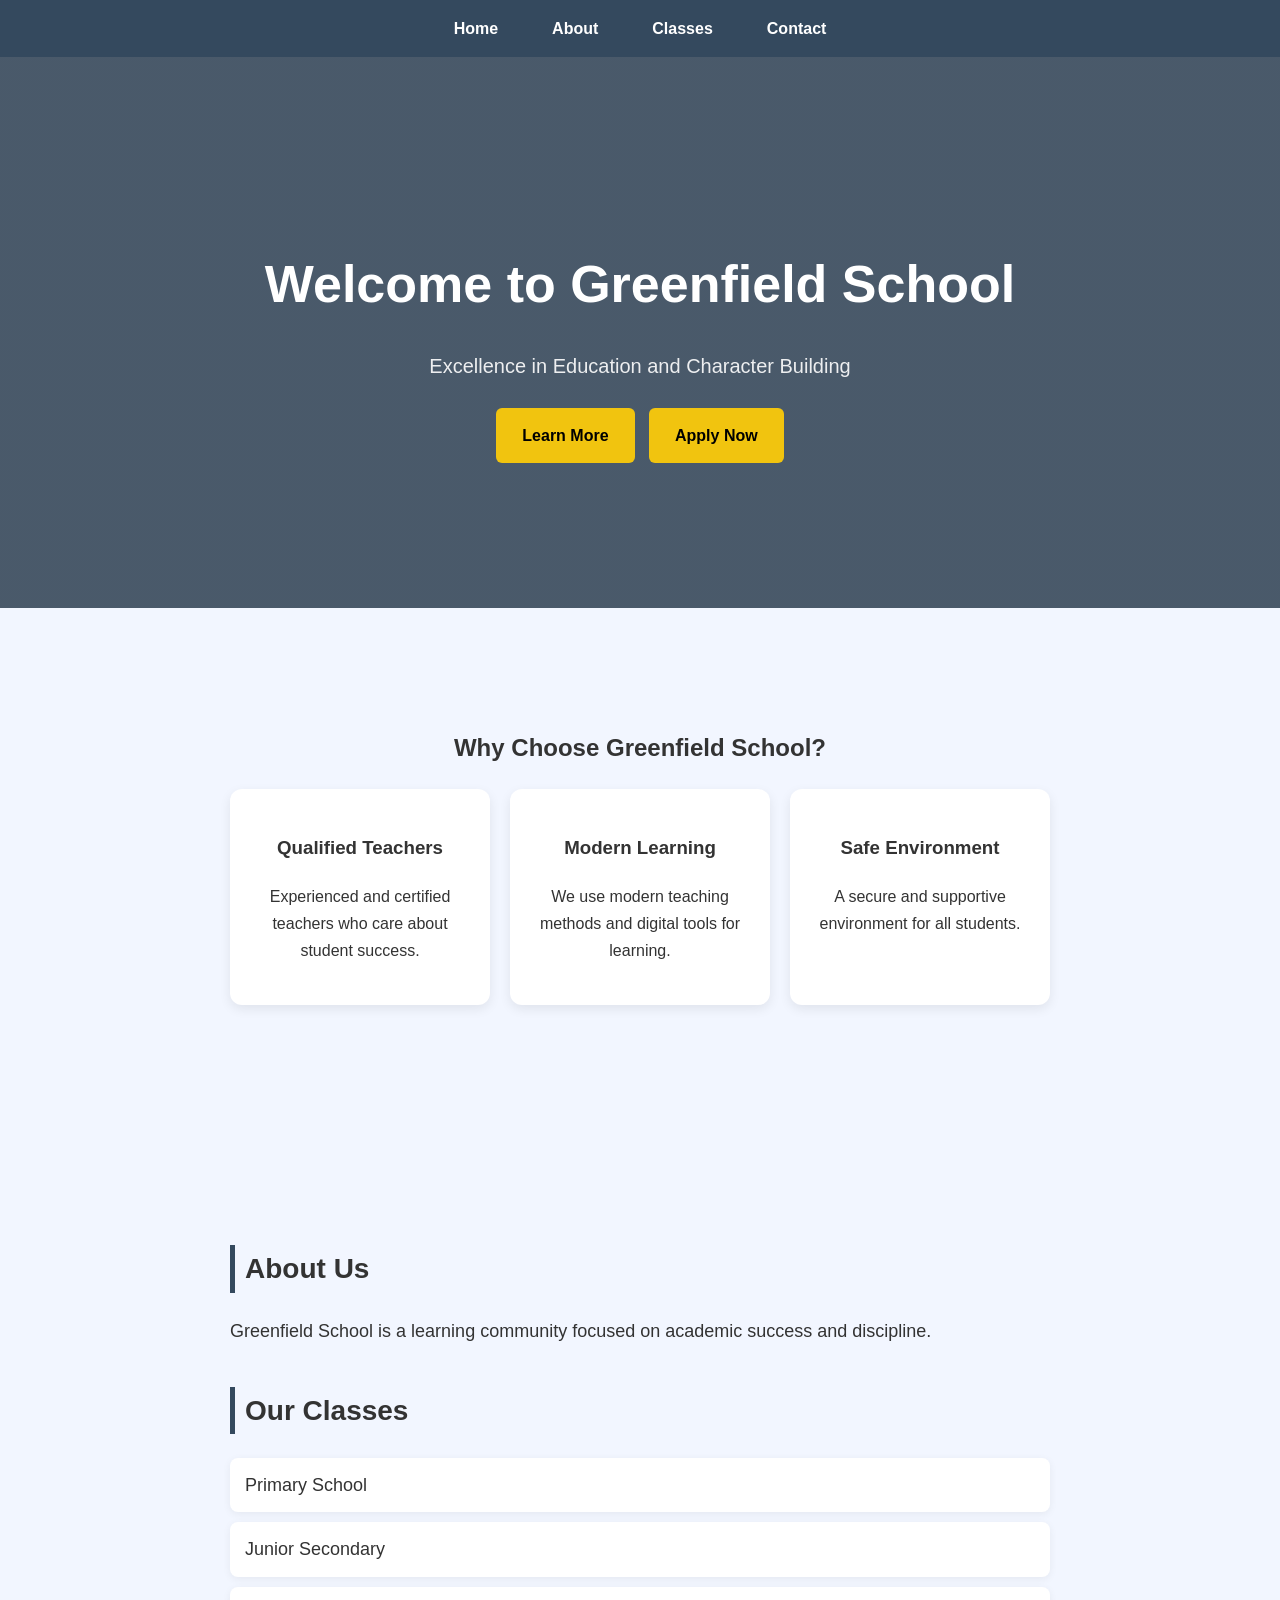
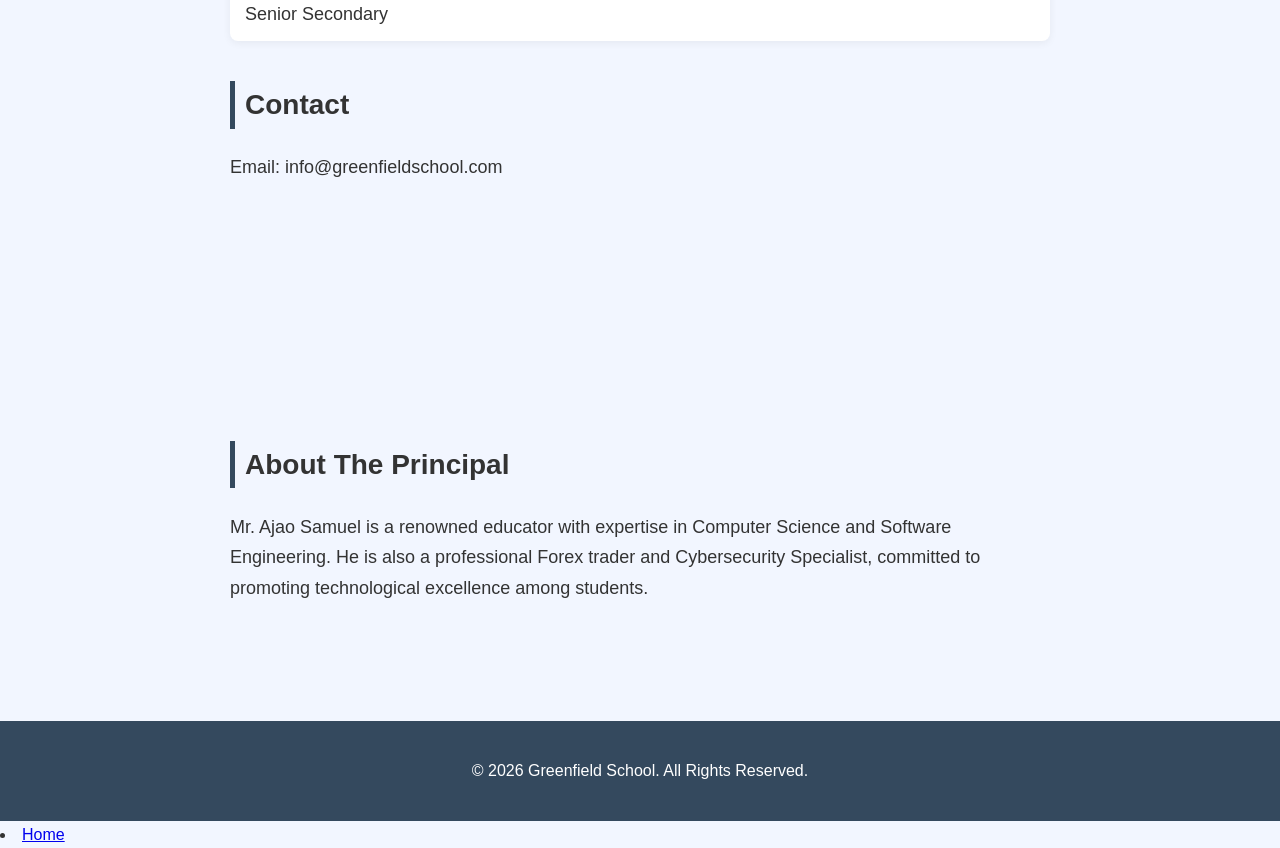
==== index.html @ 0ddbf72c "Add files via upload" ====
<!DOCTYPE html>
<html>
  <head>
    <meta charset="UTF-8">
    <meta name="viewport" content="width=device-width, initial-scale=1.0">
    <title>Greenfield School</title>
    <link rel="stylesheet" href="style.css">
  </head>

<body>

<nav>
  <div class="container">
    <ul>
      <li><a href="index.html">Home</a></li>
      <li><a href="about.html">About</a></li>
      <li><a href="classes.html">Classes</a></li>
      <li><a href="contact.html">Contact</a></li>
    </ul>
  </div>
</nav>

<section class="hero">
  <div class="container">

    <h1>Welcome to Greenfield School</h1>
    <p>Excellence in Education and Character Building</p>

    <a href="about.html" class="btn">Learn More</a>
    <a href="contact.html" class="btn">Apply Now</a>

  </div>
</section>

<section class="features">
  <div class="container">

    <h2>Why Choose Greenfield School?</h2>

    <div class="feature-row">

      <div class="feature-box">
        <h3>Qualified Teachers</h3>
        <p>Experienced and certified teachers who care about student success.</p>
      </div>

      <div class="feature-box">
        <h3>Modern Learning</h3>
        <p>We use modern teaching methods and digital tools for learning.</p>
      </div>

      <div class="feature-box">
        <h3>Safe Environment</h3>
        <p>A secure and supportive environment for all students.</p>
      </div>

    </div>

  </div>
</section>

<section class="content">
  <div class="container">

    <h2>About Us</h2>
    <p>Greenfield School is a learning community focused on academic success and discipline.</p>

    <h2>Our Classes</h2>
    <ul>
      <li>Primary School</li>
      <li>Junior Secondary</li>
      <li>Senior Secondary</li>
    </ul>

    <h2>Contact</h2>
    <p>Email: info@greenfieldschool.com</p>

  </div>
</section>

<section class="content">
  <div class="container">

    <h2>About The Principal</h2>
<p>
  Mr. Ajao Samuel is a renowned educator with expertise in Computer Science and Software Engineering.
  He is also a professional Forex trader and Cybersecurity Specialist, committed to promoting
  technological excellence among students.
</p>

  </div>
</section>
<footer>
  <div class="container">
    <p>&copy; 2026 Greenfield School. All Rights Reserved.</p>
  </div>
</footer>
<li><a href="index.html" class="active">Home</a></li>


</body>
</html>
---- style.css ----
/* GLOBAL RESET */
* {
  box-sizing: border-box;
}

body {
  font-family: 'Segoe UI', Tahoma, Geneva, Verdana, sans-serif;
  background-color: #f2f6ff;
  margin: 0;
  padding: 0;
  color: #333;
  line-height: 1.7;
}

html {
  scroll-behavior: smooth;
}

/* CONTAINER */
.container {
  max-width: 1100px;
  margin: auto;
  padding: 0 20px;
}

/* NAVIGATION */
nav {
  background-color: #34495e;
  padding: 15px 0;
  position: sticky;
  top: 0;
  z-index: 1000;
}

nav .container {
  display: flex;
  justify-content: center;
}

nav ul {
  list-style: none;
  display: flex;
  gap: 30px;
  margin: 0;
  padding: 0;
}

nav ul li a {
  color: white;
  text-decoration: none;
  font-weight: bold;
  padding: 8px 12px;
  border-radius: 5px;
  transition: 0.3s ease;
}

nav ul li a:hover {
  background-color: #f1c40f;
  color: black;
}

/* HERO */
.hero {
  background: linear-gradient(rgba(44, 62, 80, 0.85), rgba(44, 62, 80, 0.85)),
              url('https://images.unsplash.com/photo-1523050854058-8df90110c9f1') center/cover no-repeat;
  color: white;
  padding: 140px 20px;
  text-align: center;
}

.hero h1 {
  font-size: 52px;
  margin-bottom: 10px;
}

.hero p {
  font-size: 20px;
  opacity: 0.9;
}

/* BUTTON */
.btn {
  display: inline-block;
  margin-top: 15px;
  padding: 14px 26px;
  background-color: #f1c40f;
  color: black;
  text-decoration: none;
  border-radius: 6px;
  font-weight: bold;
  transition: 0.3s ease;
}

.btn:hover {
  transform: scale(1.05);
  background-color: #d4ac0d;
}

/* SECTIONS */
section {
  padding: 100px 20px;
}

/* FEATURES */
.features {
  text-align: center;
  background-color: #f2f6ff;
}

.feature-row {
  display: flex;
  gap: 20px;
  justify-content: center;
  flex-wrap: wrap;
}

.feature-box {
  background-color: white;
  padding: 25px;
  width: 260px;
  border-radius: 12px;
  box-shadow: 0 4px 12px rgba(0,0,0,0.08);
  transition: 0.3s ease;
}

.feature-box:hover {
  transform: translateY(-8px);
  box-shadow: 0 8px 20px rgba(0,0,0,0.15);
}

/* CONTENT */
.content {
  max-width: 900px;
  margin: auto;
}

.content h2 {
  margin-top: 40px;
  font-size: 28px;
  border-left: 5px solid #34495e;
  padding-left: 10px;
}

.content p,
.content ul {
  font-size: 18px;
}

.content ul {
  list-style: none;
  padding: 0;
}

.content ul li {
  background: white;
  margin: 10px 0;
  padding: 12px 15px;
  border-radius: 8px;
  box-shadow: 0 2px 8px rgba(0,0,0,0.06);
}

/* PAGE HEADER */
.page-header {
  background-color: #2c3e50;
  color: white;
  padding: 40px 20px;
  text-align: center;
}

/* RESPONSIVE */
@media (max-width: 768px) {
  nav ul {
    flex-direction: column;
    gap: 10px;
  }

  .hero h1 {
    font-size: 32px;
  }

  .hero p {
    font-size: 16px;
  }

  .feature-row {
    flex-direction: column;
    align-items: center;
  }

  .feature-box {
    width: 90%;
  }
}
.content p {
  transition: 0.3s ease;
}
footer {
  background-color: #34495e;
  color: white;
  text-align: center;
  padding: 20px;
}
nav ul li a.active {
  background-color: #f1c40f;
  color: black;
}
.contact-form {
  max-width: 500px;
  margin: 20px auto;
  display: flex;
  flex-direction: column;
  gap: 10px;
  background: white;
  padding: 20px;
  border-radius: 10px;
  box-shadow: 0 2px 10px rgba(0,0,0,0.1);
}

.contact-form input,
.contact-form textarea {
  padding: 10px;
  border: 1px solid #ccc;
  border-radius: 6px;
  font-size: 16px;
}

.contact-form button {
  padding: 12px;
  background: #34495e;
  color: white;
  border: none;
  border-radius: 6px;
  cursor: pointer;
  font-weight: bold;
}

.contact-form button:hover {
  background: #2c3e50;
}
.hero .btn {
  margin: 5px;
}
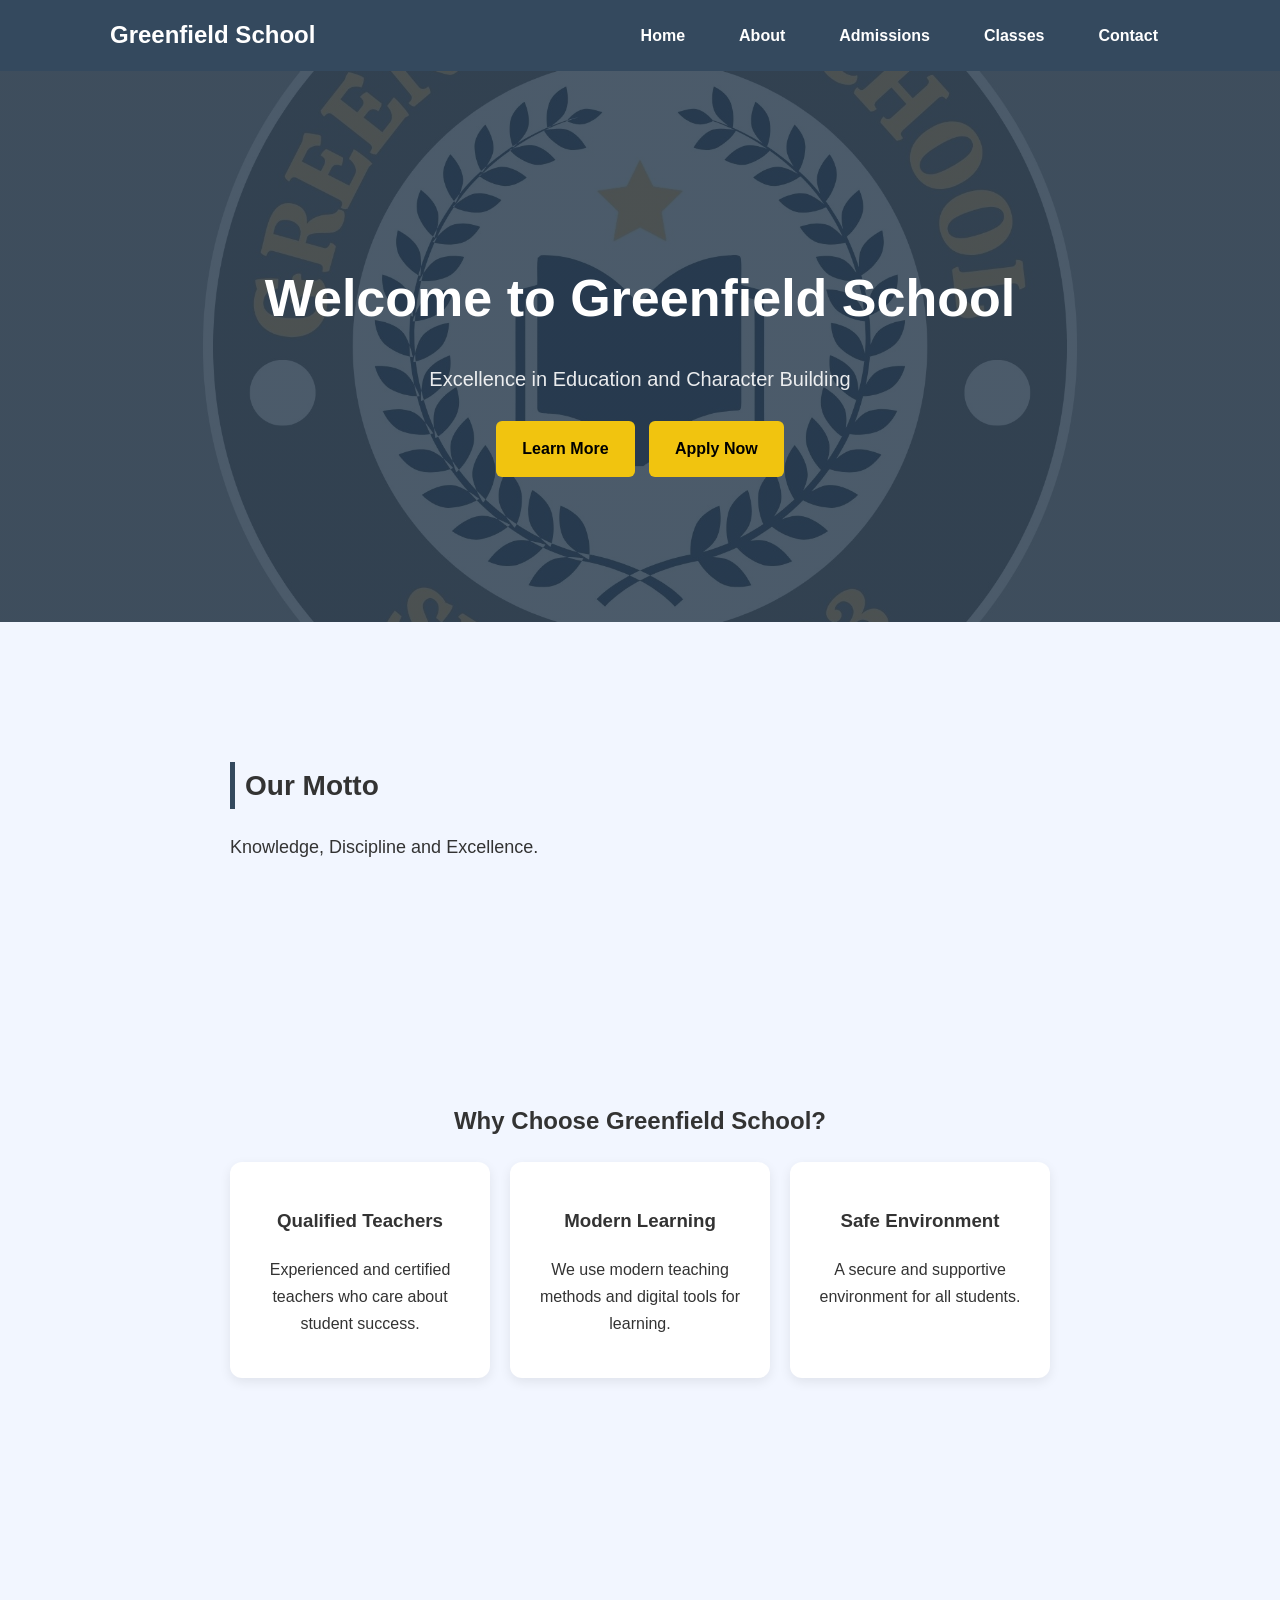
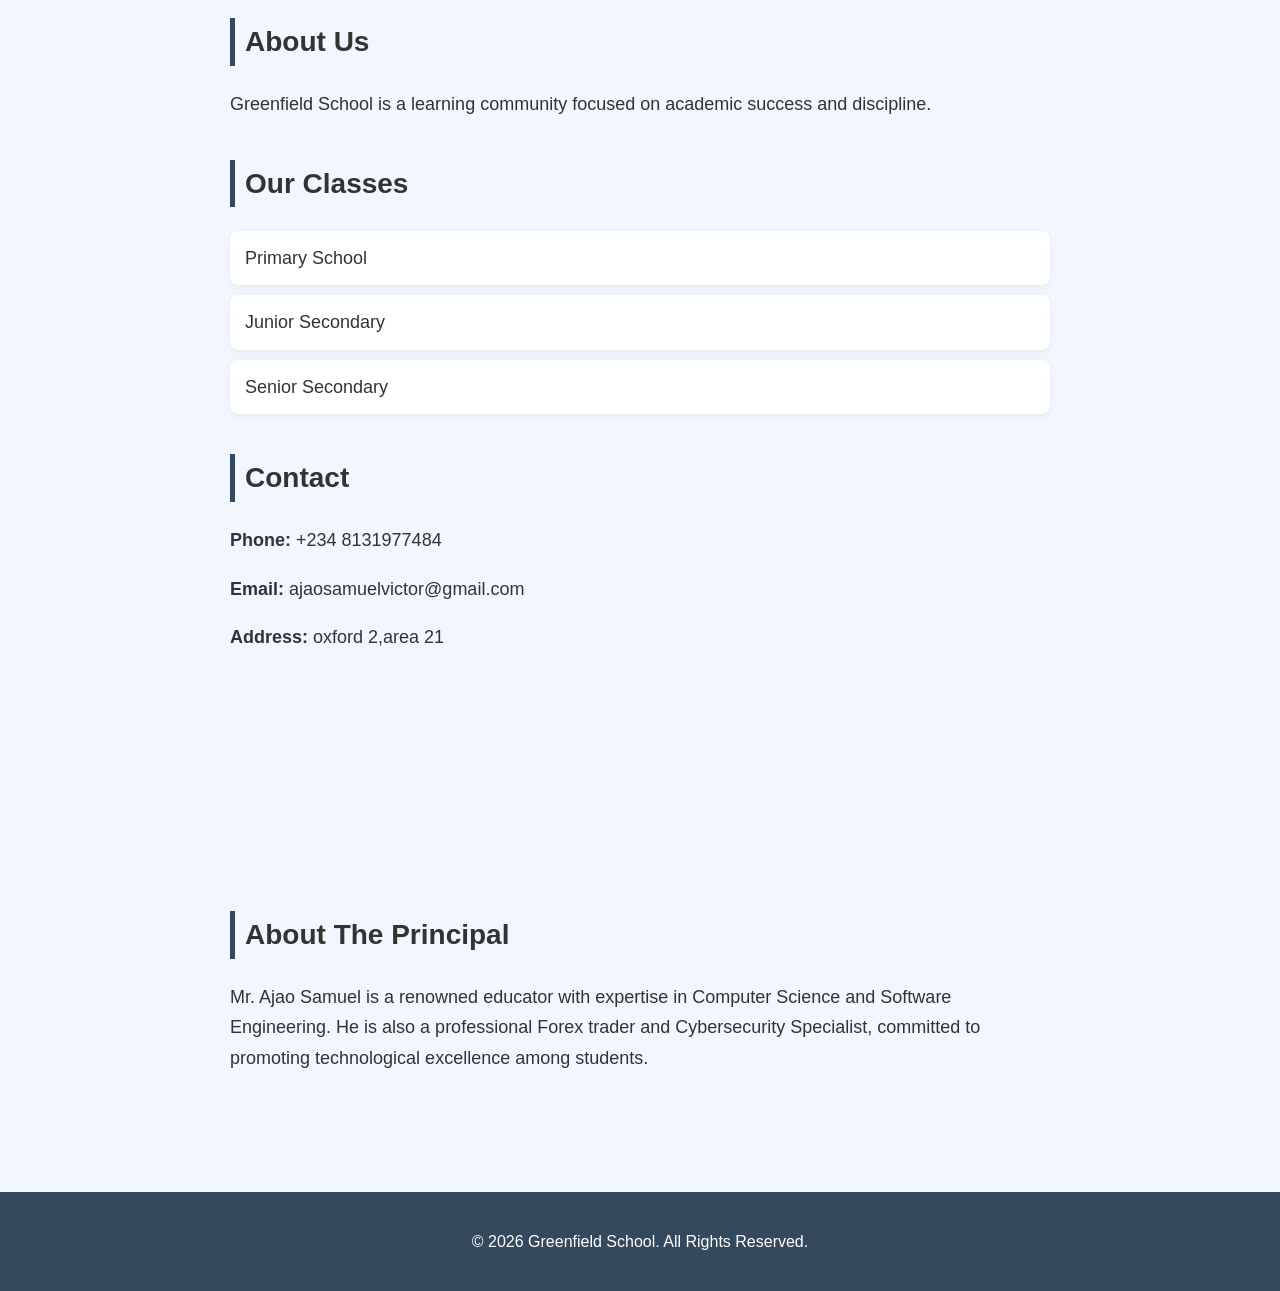
==== commit 3ce674b8: "Update school website" ====
--- a/index.html
+++ b/index.html
@@ -1,102 +1,120 @@
-<!DOCTYPE html>
-<html>
-  <head>
-    <meta charset="UTF-8">
-    <meta name="viewport" content="width=device-width, initial-scale=1.0">
-    <title>Greenfield School</title>
-    <link rel="stylesheet" href="style.css">
-  </head>
-
-<body>
-
-<nav>
-  <div class="container">
-    <ul>
-      <li><a href="index.html">Home</a></li>
-      <li><a href="about.html">About</a></li>
-      <li><a href="classes.html">Classes</a></li>
-      <li><a href="contact.html">Contact</a></li>
-    </ul>
-  </div>
-</nav>
-
-<section class="hero">
-  <div class="container">
-
-    <h1>Welcome to Greenfield School</h1>
-    <p>Excellence in Education and Character Building</p>
-
-    <a href="about.html" class="btn">Learn More</a>
-    <a href="contact.html" class="btn">Apply Now</a>
-
-  </div>
-</section>
-
-<section class="features">
-  <div class="container">
-
-    <h2>Why Choose Greenfield School?</h2>
-
-    <div class="feature-row">
-
-      <div class="feature-box">
-        <h3>Qualified Teachers</h3>
-        <p>Experienced and certified teachers who care about student success.</p>
-      </div>
-
-      <div class="feature-box">
-        <h3>Modern Learning</h3>
-        <p>We use modern teaching methods and digital tools for learning.</p>
-      </div>
-
-      <div class="feature-box">
-        <h3>Safe Environment</h3>
-        <p>A secure and supportive environment for all students.</p>
-      </div>
-
-    </div>
-
-  </div>
-</section>
-
-<section class="content">
-  <div class="container">
-
-    <h2>About Us</h2>
-    <p>Greenfield School is a learning community focused on academic success and discipline.</p>
-
-    <h2>Our Classes</h2>
-    <ul>
-      <li>Primary School</li>
-      <li>Junior Secondary</li>
-      <li>Senior Secondary</li>
-    </ul>
-
-    <h2>Contact</h2>
-    <p>Email: info@greenfieldschool.com</p>
-
-  </div>
-</section>
-
-<section class="content">
-  <div class="container">
-
-    <h2>About The Principal</h2>
-<p>
-  Mr. Ajao Samuel is a renowned educator with expertise in Computer Science and Software Engineering.
-  He is also a professional Forex trader and Cybersecurity Specialist, committed to promoting
-  technological excellence among students.
-</p>
-
-  </div>
-</section>
-<footer>
-  <div class="container">
-    <p>&copy; 2026 Greenfield School. All Rights Reserved.</p>
-  </div>
-</footer>
-<li><a href="index.html" class="active">Home</a></li>
-
-
-</body>
+<!DOCTYPE html>
+<html>
+  <head>
+    <meta charset="UTF-8">
+    <meta name="viewport" content="width=device-width, initial-scale=1.0">
+    <title>Greenfield School</title>
+    <link rel="stylesheet" href="style.css">
+  </head>
+
+<body>
+
+  <nav>
+    <div class="container">
+  
+      <h2 class="logo">Greenfield School</h2>
+  
+      <ul>
+        <li><a href="index.html">Home</a></li>
+        <li><a href="about.html">About</a></li>
+        <li><a href="admissions.html">Admissions</a></li>
+        <li><a href="classes.html">Classes</a></li>
+        <li><a href="contact.html">Contact</a></li>
+      </ul>
+  
+    </div>
+  </nav>
+
+<section class="hero">
+  <div class="container">
+
+    <h1>Welcome to Greenfield School</h1>
+    <p>Excellence in Education and Character Building</p>
+
+    <a href="about.html" class="btn">Learn More</a>
+    <a href="admissions.html" class="btn">Apply Now</a>
+
+  </div>
+</section>
+
+<section class="content">
+  <div class="container">
+    <h2>Our Motto</h2>
+    <p>
+      Knowledge, Discipline and Excellence.
+    </p>
+  </div>
+</section>
+
+<section class="features">
+  <div class="container">
+
+    <h2>Why Choose Greenfield School?</h2>
+
+    <div class="feature-row">
+
+      <div class="feature-box">
+        <h3>Qualified Teachers</h3>
+        <p>Experienced and certified teachers who care about student success.</p>
+      </div>
+
+      <div class="feature-box">
+        <h3>Modern Learning</h3>
+        <p>We use modern teaching methods and digital tools for learning.</p>
+      </div>
+
+      <div class="feature-box">
+        <h3>Safe Environment</h3>
+        <p>A secure and supportive environment for all students.</p>
+      </div>
+
+    </div>
+
+  </div>
+</section>
+
+<section class="content">
+  <div class="container">
+
+    <h2>About Us</h2>
+    <p>Greenfield School is a learning community focused on academic success and discipline.</p>
+
+    <h2>Our Classes</h2>
+    <ul>
+      <li>Primary School</li>
+      <li>Junior Secondary</li>
+      <li>Senior Secondary</li>
+    </ul>
+
+    <h2>Contact</h2>
+
+<p><strong>Phone:</strong> +234 8131977484</p>
+
+<p><strong>Email:</strong> ajaosamuelvictor@gmail.com</p>
+
+<p><strong>Address:</strong> oxford 2,area 21</p>
+
+  </div>
+</section>
+
+<section class="content">
+  <div class="container">
+
+    <h2>About The Principal</h2>
+<p>
+  Mr. Ajao Samuel is a renowned educator with expertise in Computer Science and Software Engineering.
+  He is also a professional Forex trader and Cybersecurity Specialist, committed to promoting
+  technological excellence among students.
+</p>
+
+  </div>
+</section>
+<footer>
+  <div class="container">
+    <p>&copy; 2026 Greenfield School. All Rights Reserved.</p>
+  </div>
+</footer>
+
+
+</body>
 </html>
--- a/style.css
+++ b/style.css
@@ -1,242 +1,248 @@
-/* GLOBAL RESET */
-* {
-  box-sizing: border-box;
-}
-
-body {
-  font-family: 'Segoe UI', Tahoma, Geneva, Verdana, sans-serif;
-  background-color: #f2f6ff;
-  margin: 0;
-  padding: 0;
-  color: #333;
-  line-height: 1.7;
-}
-
-html {
-  scroll-behavior: smooth;
-}
-
-/* CONTAINER */
-.container {
-  max-width: 1100px;
-  margin: auto;
-  padding: 0 20px;
-}
-
-/* NAVIGATION */
-nav {
-  background-color: #34495e;
-  padding: 15px 0;
-  position: sticky;
-  top: 0;
-  z-index: 1000;
-}
-
-nav .container {
-  display: flex;
-  justify-content: center;
-}
-
-nav ul {
-  list-style: none;
-  display: flex;
-  gap: 30px;
-  margin: 0;
-  padding: 0;
-}
-
-nav ul li a {
-  color: white;
-  text-decoration: none;
-  font-weight: bold;
-  padding: 8px 12px;
-  border-radius: 5px;
-  transition: 0.3s ease;
-}
-
-nav ul li a:hover {
-  background-color: #f1c40f;
-  color: black;
-}
-
-/* HERO */
-.hero {
-  background: linear-gradient(rgba(44, 62, 80, 0.85), rgba(44, 62, 80, 0.85)),
-              url('https://images.unsplash.com/photo-1523050854058-8df90110c9f1') center/cover no-repeat;
-  color: white;
-  padding: 140px 20px;
-  text-align: center;
-}
-
-.hero h1 {
-  font-size: 52px;
-  margin-bottom: 10px;
-}
-
-.hero p {
-  font-size: 20px;
-  opacity: 0.9;
-}
-
-/* BUTTON */
-.btn {
-  display: inline-block;
-  margin-top: 15px;
-  padding: 14px 26px;
-  background-color: #f1c40f;
-  color: black;
-  text-decoration: none;
-  border-radius: 6px;
-  font-weight: bold;
-  transition: 0.3s ease;
-}
-
-.btn:hover {
-  transform: scale(1.05);
-  background-color: #d4ac0d;
-}
-
-/* SECTIONS */
-section {
-  padding: 100px 20px;
-}
-
-/* FEATURES */
-.features {
-  text-align: center;
-  background-color: #f2f6ff;
-}
-
-.feature-row {
-  display: flex;
-  gap: 20px;
-  justify-content: center;
-  flex-wrap: wrap;
-}
-
-.feature-box {
-  background-color: white;
-  padding: 25px;
-  width: 260px;
-  border-radius: 12px;
-  box-shadow: 0 4px 12px rgba(0,0,0,0.08);
-  transition: 0.3s ease;
-}
-
-.feature-box:hover {
-  transform: translateY(-8px);
-  box-shadow: 0 8px 20px rgba(0,0,0,0.15);
-}
-
-/* CONTENT */
-.content {
-  max-width: 900px;
-  margin: auto;
-}
-
-.content h2 {
-  margin-top: 40px;
-  font-size: 28px;
-  border-left: 5px solid #34495e;
-  padding-left: 10px;
-}
-
-.content p,
-.content ul {
-  font-size: 18px;
-}
-
-.content ul {
-  list-style: none;
-  padding: 0;
-}
-
-.content ul li {
-  background: white;
-  margin: 10px 0;
-  padding: 12px 15px;
-  border-radius: 8px;
-  box-shadow: 0 2px 8px rgba(0,0,0,0.06);
-}
-
-/* PAGE HEADER */
-.page-header {
-  background-color: #2c3e50;
-  color: white;
-  padding: 40px 20px;
-  text-align: center;
-}
-
-/* RESPONSIVE */
-@media (max-width: 768px) {
-  nav ul {
-    flex-direction: column;
-    gap: 10px;
-  }
-
-  .hero h1 {
-    font-size: 32px;
-  }
-
-  .hero p {
-    font-size: 16px;
-  }
-
-  .feature-row {
-    flex-direction: column;
-    align-items: center;
-  }
-
-  .feature-box {
-    width: 90%;
-  }
-}
-.content p {
-  transition: 0.3s ease;
-}
-footer {
-  background-color: #34495e;
-  color: white;
-  text-align: center;
-  padding: 20px;
-}
-nav ul li a.active {
-  background-color: #f1c40f;
-  color: black;
-}
-.contact-form {
-  max-width: 500px;
-  margin: 20px auto;
-  display: flex;
-  flex-direction: column;
-  gap: 10px;
-  background: white;
-  padding: 20px;
-  border-radius: 10px;
-  box-shadow: 0 2px 10px rgba(0,0,0,0.1);
-}
-
-.contact-form input,
-.contact-form textarea {
-  padding: 10px;
-  border: 1px solid #ccc;
-  border-radius: 6px;
-  font-size: 16px;
-}
-
-.contact-form button {
-  padding: 12px;
-  background: #34495e;
-  color: white;
-  border: none;
-  border-radius: 6px;
-  cursor: pointer;
-  font-weight: bold;
-}
-
-.contact-form button:hover {
-  background: #2c3e50;
-}
-.hero .btn {
-  margin: 5px;
+/* GLOBAL RESET */
+* {
+  box-sizing: border-box;
+}
+
+body {
+  font-family: 'Segoe UI', Tahoma, Geneva, Verdana, sans-serif;
+  background-color: #f2f6ff;
+  margin: 0;
+  padding: 0;
+  color: #333;
+  line-height: 1.7;
+}
+
+html {
+  scroll-behavior: smooth;
+}
+
+/* CONTAINER */
+.container {
+  max-width: 1100px;
+  margin: auto;
+  padding: 0 20px;
+}
+
+/* NAVIGATION */
+nav {
+  background-color: #34495e;
+  padding: 15px 0;
+  position: sticky;
+  top: 0;
+  z-index: 1000;
+}
+
+nav .container {
+  display: flex;
+  justify-content: space-between;
+  align-items: center;
+}
+
+nav ul {
+  list-style: none;
+  display: flex;
+  gap: 30px;
+  margin: 0;
+  padding: 0;
+}
+
+nav ul li a {
+  color: white;
+  text-decoration: none;
+  font-weight: bold;
+  padding: 8px 12px;
+  border-radius: 5px;
+  transition: 0.3s ease;
+}
+
+nav ul li a:hover {
+  background-color: #f1c40f;
+  color: black;
+}
+.logo {
+  color: white;
+  margin: 0;
+  font-size: 24px;
+}
+
+/* HERO */
+.hero {
+  background: linear-gradient(rgba(44, 62, 80, 0.85), rgba(44, 62, 80, 0.85)),
+              url('images/school.jpg.jpg') center/cover no-repeat;
+  color: white;
+  padding: 140px 20px;
+  text-align: center;
+}
+
+.hero h1 {
+  font-size: 52px;
+  margin-bottom: 10px;
+}
+
+.hero p {
+  font-size: 20px;
+  opacity: 0.9;
+}
+
+/* BUTTON */
+.btn {
+  display: inline-block;
+  margin-top: 15px;
+  padding: 14px 26px;
+  background-color: #f1c40f;
+  color: black;
+  text-decoration: none;
+  border-radius: 6px;
+  font-weight: bold;
+  transition: 0.3s ease;
+}
+
+.btn:hover {
+  transform: scale(1.05);
+  background-color: #d4ac0d;
+}
+
+/* SECTIONS */
+section {
+  padding: 100px 20px;
+}
+
+/* FEATURES */
+.features {
+  text-align: center;
+  background-color: #f2f6ff;
+}
+
+.feature-row {
+  display: flex;
+  gap: 20px;
+  justify-content: center;
+  flex-wrap: wrap;
+}
+
+.feature-box {
+  background-color: white;
+  padding: 25px;
+  width: 260px;
+  border-radius: 12px;
+  box-shadow: 0 4px 12px rgba(0,0,0,0.08);
+  transition: 0.3s ease;
+}
+
+.feature-box:hover {
+  transform: translateY(-8px);
+  box-shadow: 0 8px 20px rgba(0,0,0,0.15);
+}
+
+/* CONTENT */
+.content {
+  max-width: 900px;
+  margin: auto;
+}
+
+.content h2 {
+  margin-top: 40px;
+  font-size: 28px;
+  border-left: 5px solid #34495e;
+  padding-left: 10px;
+}
+
+.content p,
+.content ul {
+  font-size: 18px;
+}
+
+.content ul {
+  list-style: none;
+  padding: 0;
+}
+
+.content ul li {
+  background: white;
+  margin: 10px 0;
+  padding: 12px 15px;
+  border-radius: 8px;
+  box-shadow: 0 2px 8px rgba(0,0,0,0.06);
+}
+
+/* PAGE HEADER */
+.page-header {
+  background-color: #2c3e50;
+  color: white;
+  padding: 40px 20px;
+  text-align: center;
+}
+
+/* RESPONSIVE */
+@media (max-width: 768px) {
+  nav ul {
+    flex-direction: column;
+    gap: 10px;
+  }
+
+  .hero h1 {
+    font-size: 32px;
+  }
+
+  .hero p {
+    font-size: 16px;
+  }
+
+  .feature-row {
+    flex-direction: column;
+    align-items: center;
+  }
+
+  .feature-box {
+    width: 90%;
+  }
+}
+.content p {
+  transition: 0.3s ease;
+}
+footer {
+  background-color: #34495e;
+  color: white;
+  text-align: center;
+  padding: 20px;
+}
+nav ul li a.active {
+  background-color: #f1c40f;
+  color: black;
+}
+.contact-form {
+  max-width: 500px;
+  margin: 20px auto;
+  display: flex;
+  flex-direction: column;
+  gap: 10px;
+  background: white;
+  padding: 20px;
+  border-radius: 10px;
+  box-shadow: 0 2px 10px rgba(0,0,0,0.1);
+}
+
+.contact-form input,
+.contact-form textarea {
+  padding: 10px;
+  border: 1px solid #ccc;
+  border-radius: 6px;
+  font-size: 16px;
+}
+
+.contact-form button {
+  padding: 12px;
+  background: #34495e;
+  color: white;
+  border: none;
+  border-radius: 6px;
+  cursor: pointer;
+  font-weight: bold;
+}
+
+.contact-form button:hover {
+  background: #2c3e50;
+}
+.hero .btn {
+  margin: 5px;
 }
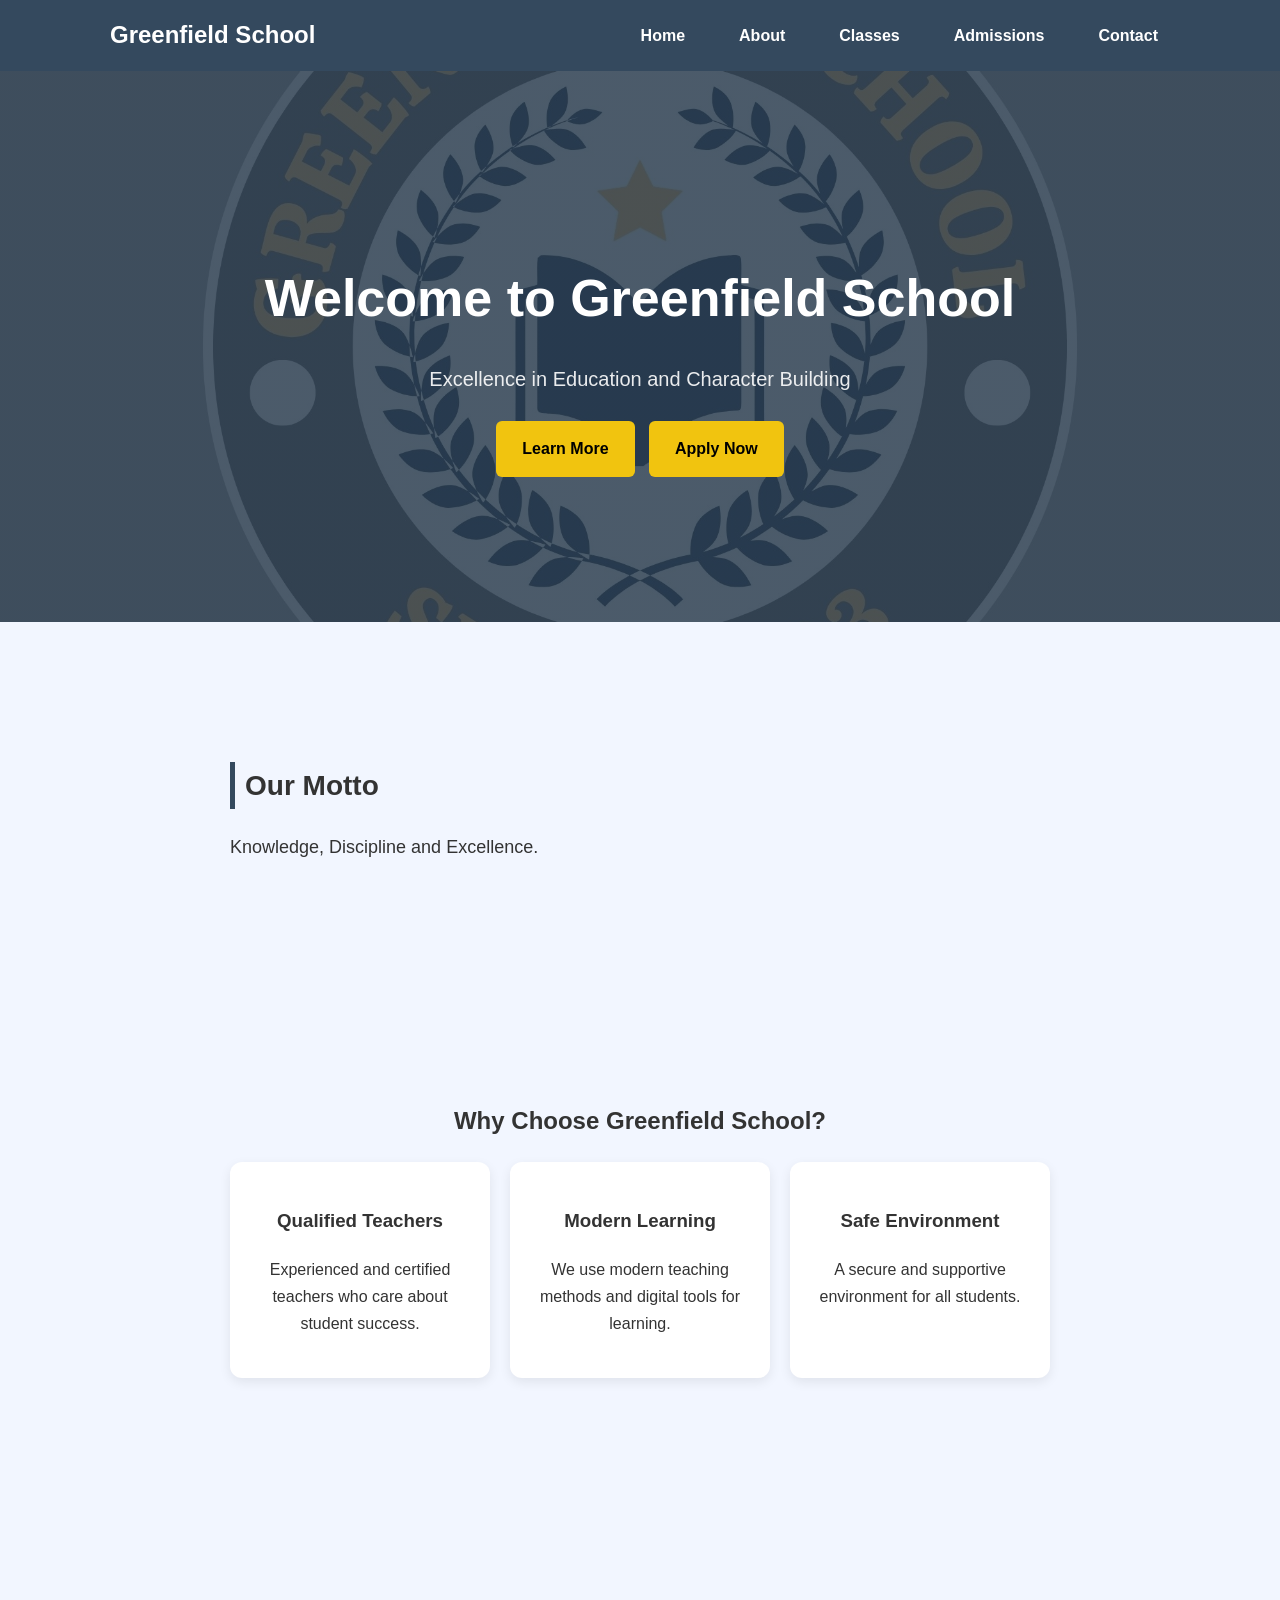
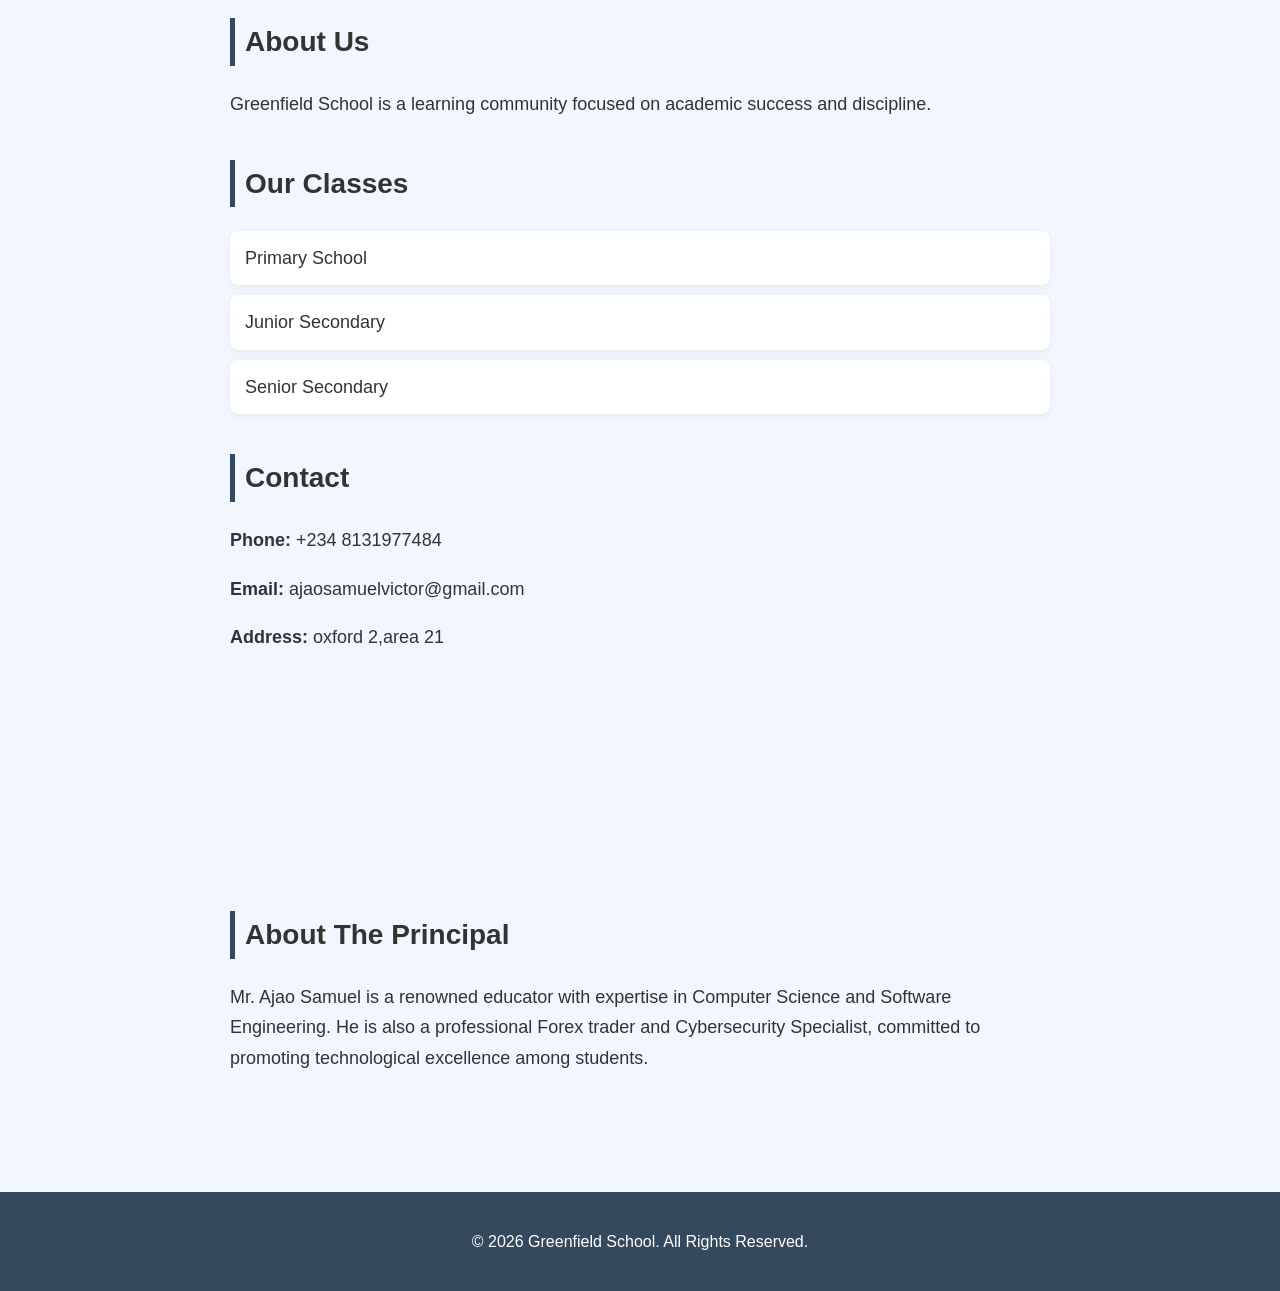
==== commit 4a29f5cd: "Update school website" ====
--- a/index.html
+++ b/index.html
@@ -17,8 +17,8 @@
       <ul>
         <li><a href="index.html">Home</a></li>
         <li><a href="about.html">About</a></li>
+        <li><a href="classes.html">Classes</a></li>
         <li><a href="admissions.html">Admissions</a></li>
-        <li><a href="classes.html">Classes</a></li>
         <li><a href="contact.html">Contact</a></li>
       </ul>
   
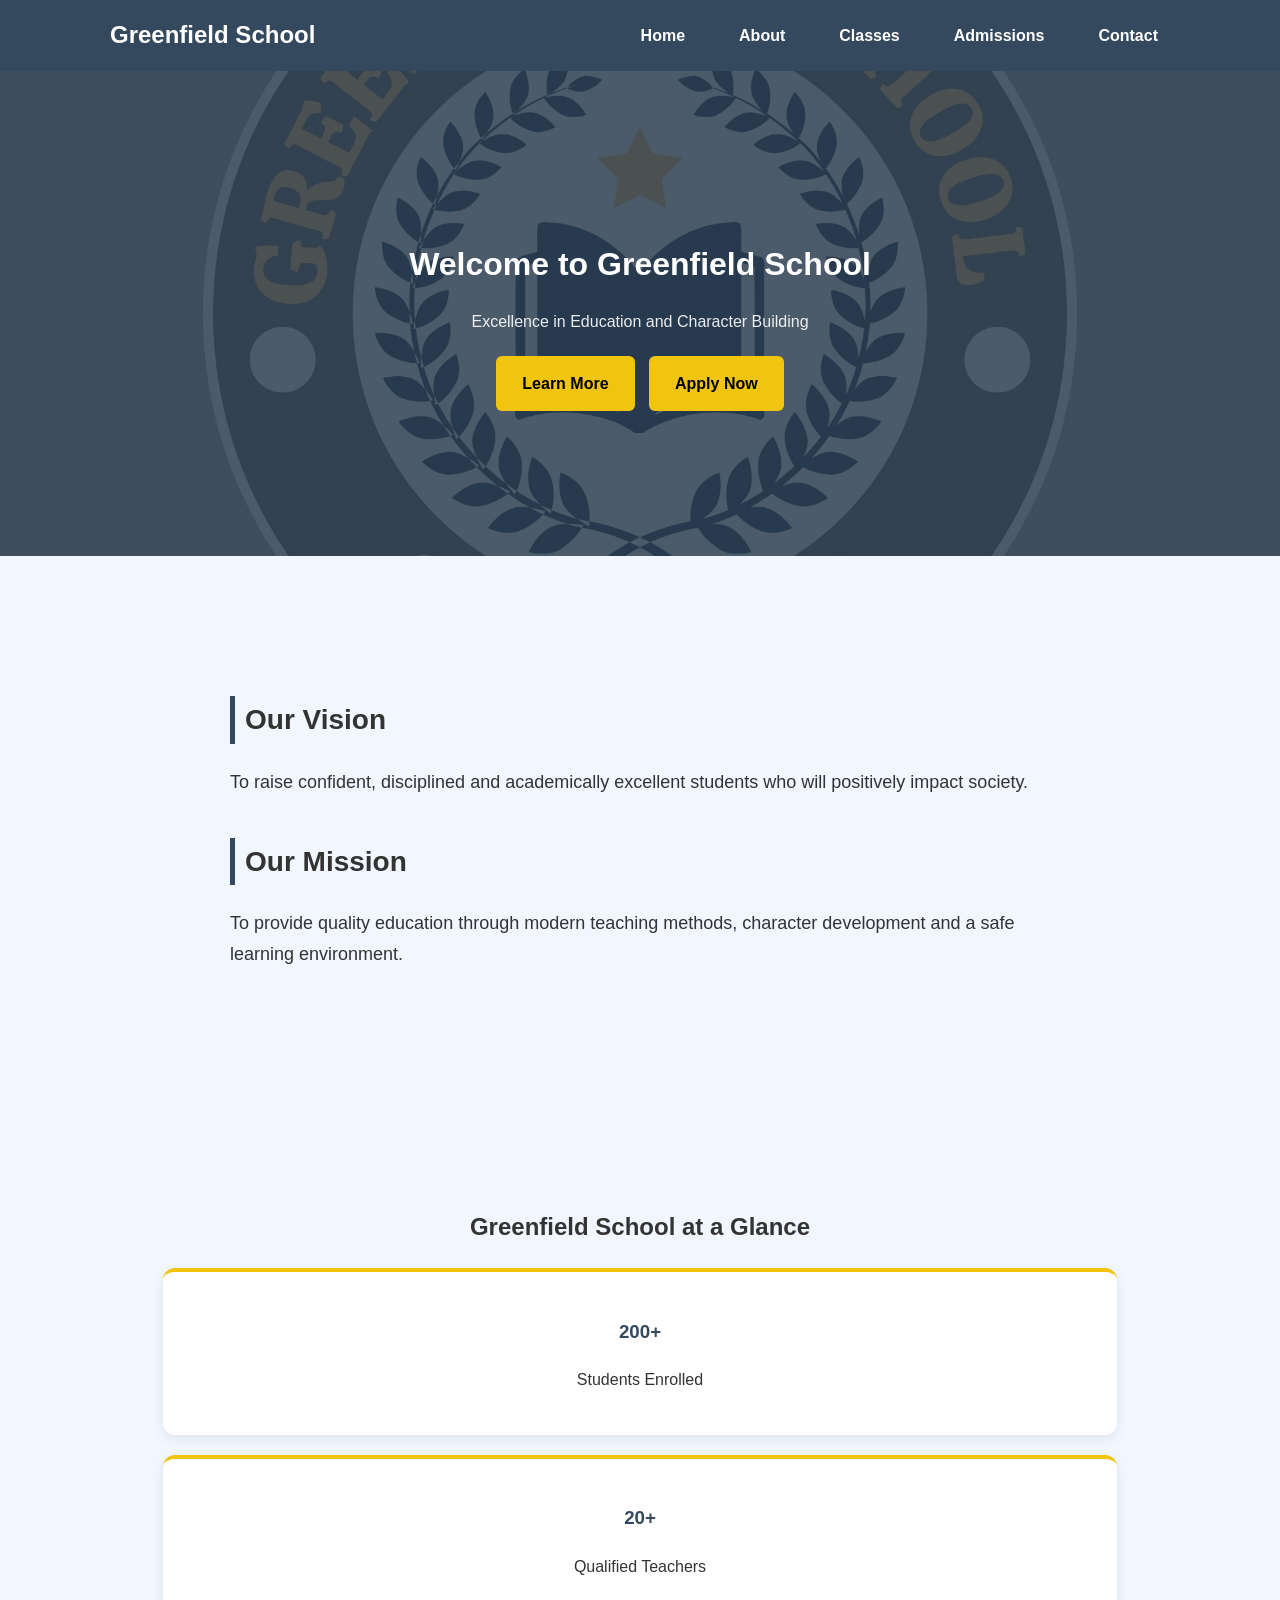
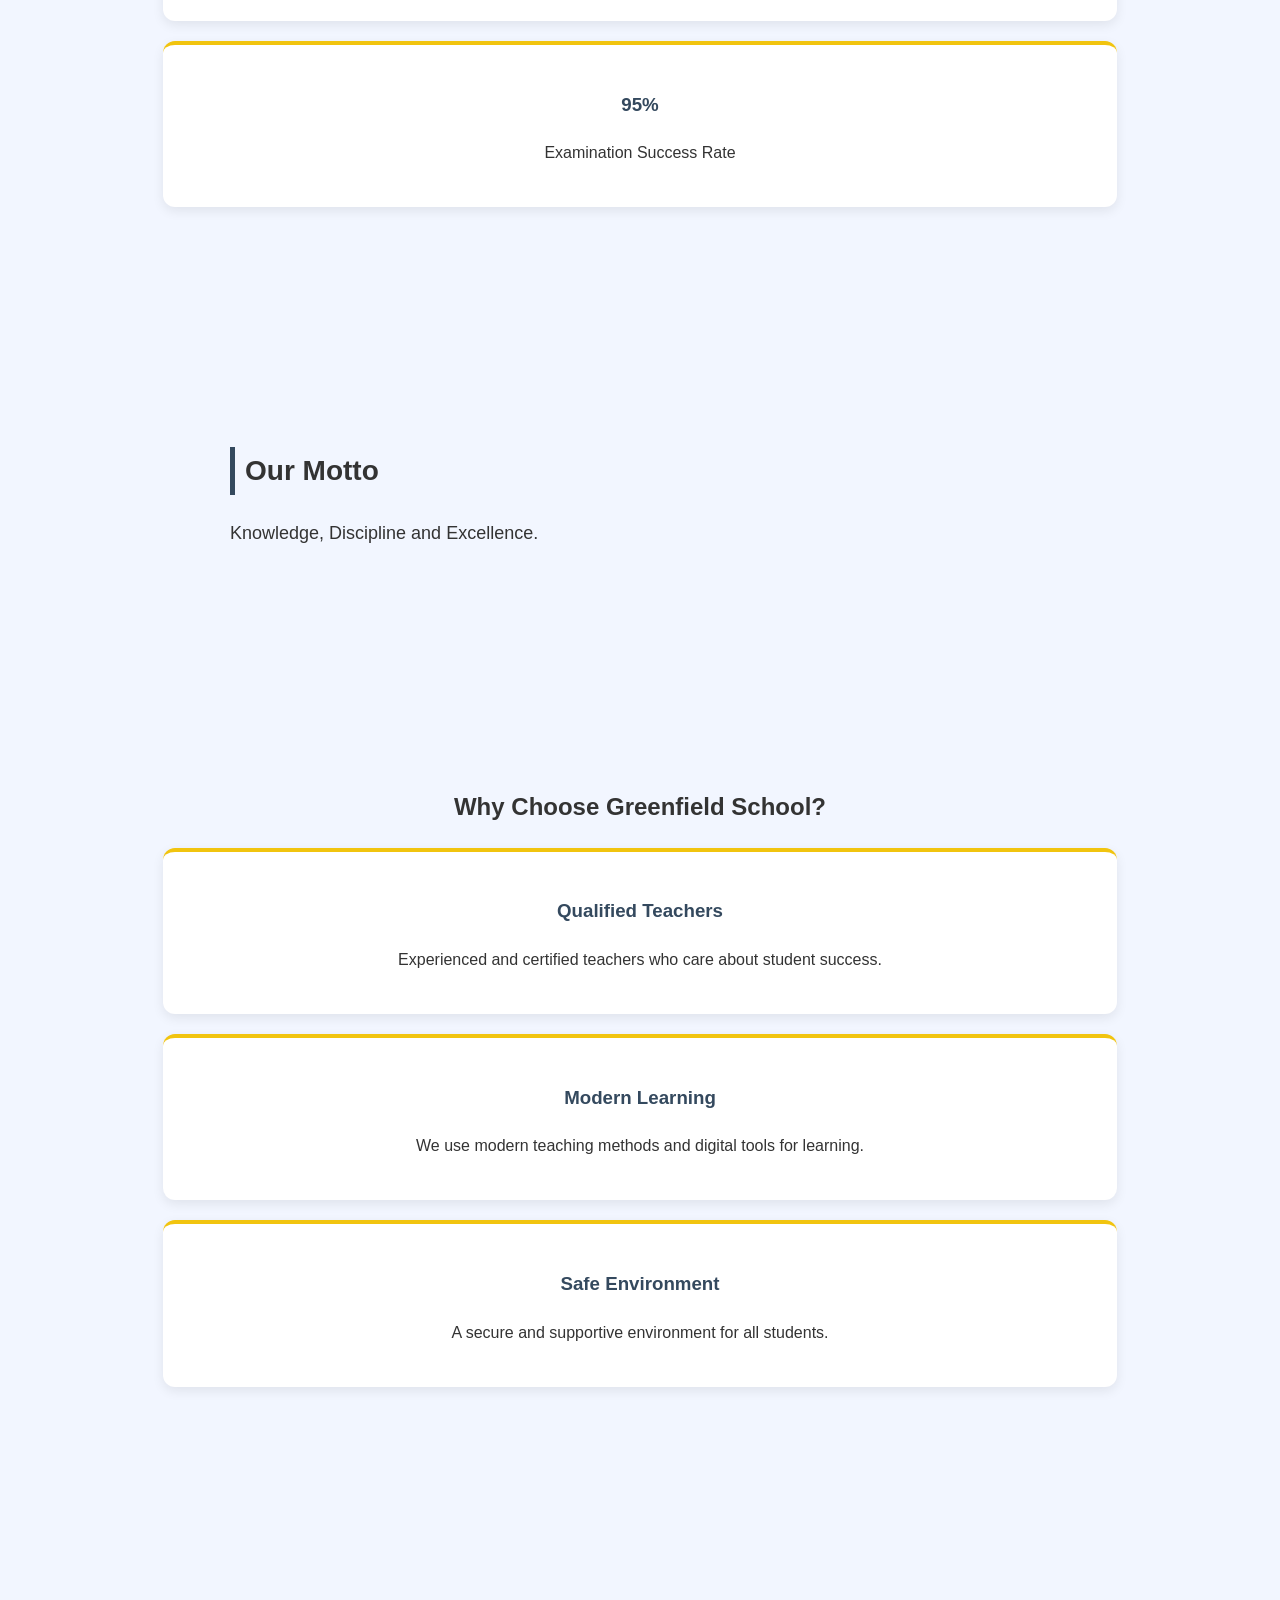
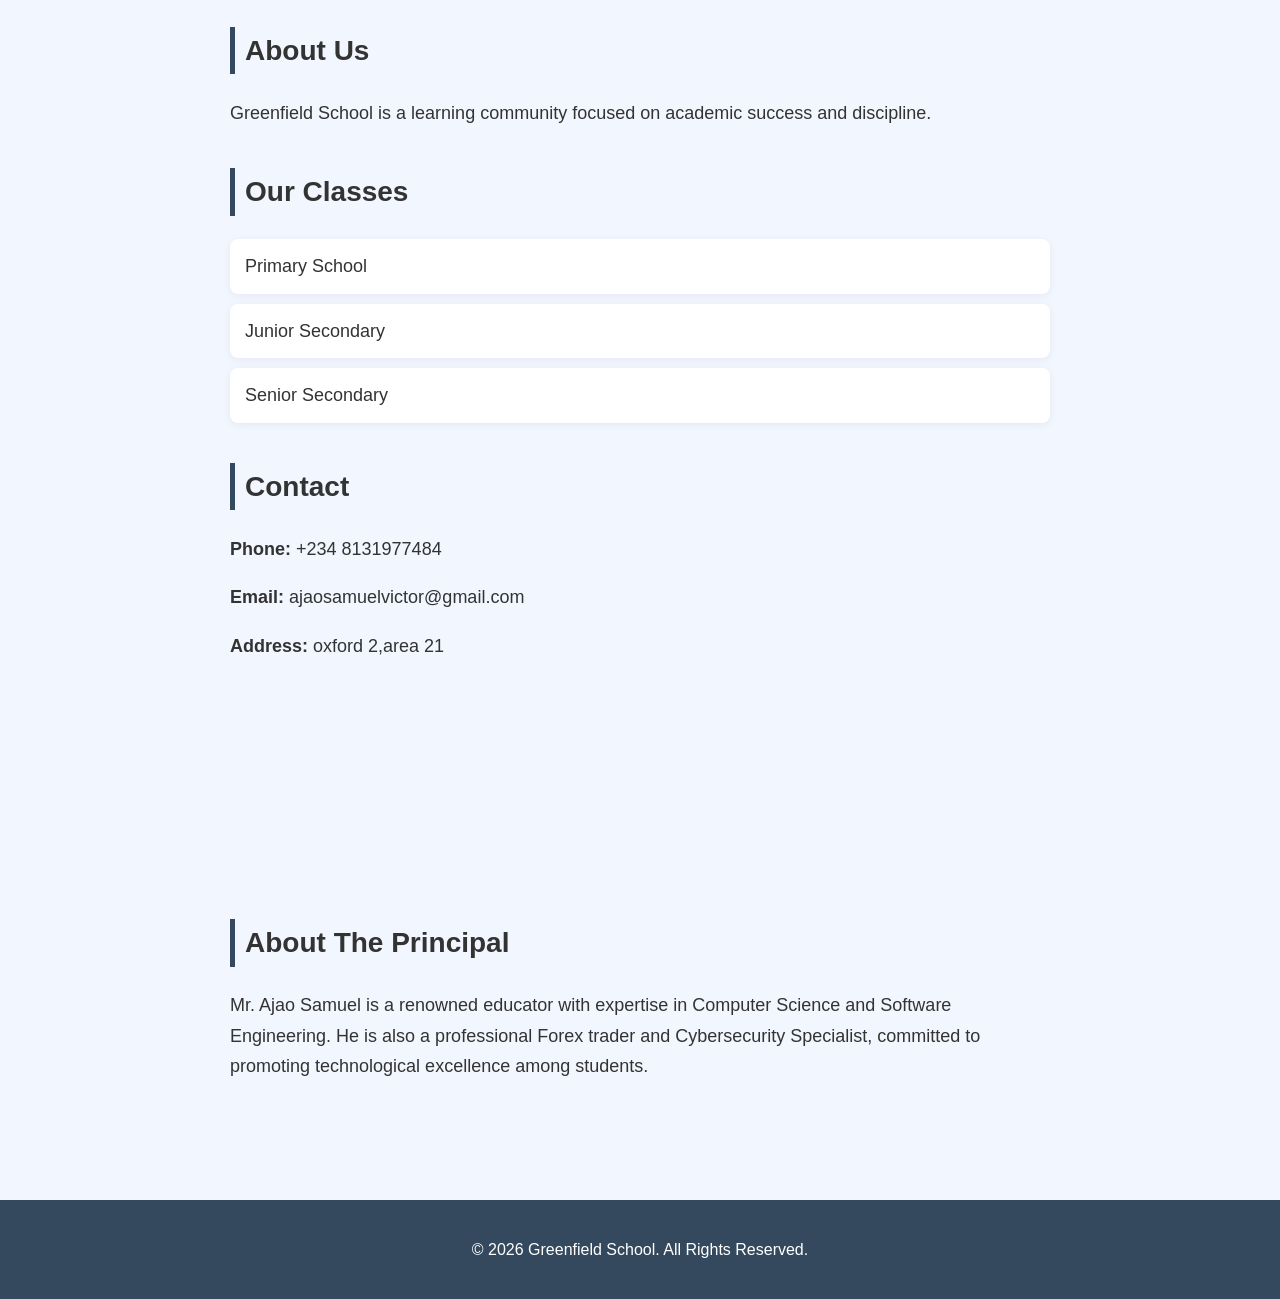
==== commit 459a658b: "Add Vision and Mission section" ====
--- a/index.html
+++ b/index.html
@@ -33,6 +33,49 @@
 
     <a href="about.html" class="btn">Learn More</a>
     <a href="admissions.html" class="btn">Apply Now</a>
+
+  </div>
+</section>
+<section class="content">
+  <div class="container">
+
+    <h2>Our Vision</h2>
+    <p>
+      To raise confident, disciplined and academically excellent students
+      who will positively impact society.
+    </p>
+
+    <h2>Our Mission</h2>
+    <p>
+      To provide quality education through modern teaching methods,
+      character development and a safe learning environment.
+    </p>
+
+  </div>
+</section>
+<section class="features">
+  <div class="container">
+
+    <h2>Greenfield School at a Glance</h2>
+
+    <div class="feature-row">
+
+      <div class="feature-box">
+        <h3>200+</h3>
+        <p>Students Enrolled</p>
+      </div>
+
+      <div class="feature-box">
+        <h3>20+</h3>
+        <p>Qualified Teachers</p>
+      </div>
+
+      <div class="feature-box">
+        <h3>95%</h3>
+        <p>Examination Success Rate</p>
+      </div>
+
+    </div>
 
   </div>
 </section>
--- a/style.css
+++ b/style.css
@@ -71,6 +71,21 @@
               url('images/school.jpg.jpg') center/cover no-repeat;
   color: white;
   padding: 140px 20px;
+  @media (max-width: 768px) {
+
+    .hero {
+      padding: 80px 20px;
+    }
+  
+    .hero h1 {
+      font-size: 30px;
+    }
+  
+    .hero p {
+      font-size: 16px;
+    }
+  
+  }
   text-align: center;
 }
 
@@ -119,6 +134,13 @@
   justify-content: center;
   flex-wrap: wrap;
 }
+.feature-box h3 {
+  color: #34495e;
+}
+
+.feature-box {
+  border-top: 4px solid #f1c40f;
+}
 
 .feature-box {
   background-color: white;
@@ -175,10 +197,19 @@
 
 /* RESPONSIVE */
 @media (max-width: 768px) {
+
+  nav .container {
+    flex-direction: column;
+    text-align: center;
+  }
+
   nav ul {
-    flex-direction: column;
+    flex-wrap: wrap;
+    justify-content: center;
     gap: 10px;
   }
+
+}
 
   .hero h1 {
     font-size: 32px;
@@ -196,7 +227,7 @@
   .feature-box {
     width: 90%;
   }
-}
+
 .content p {
   transition: 0.3s ease;
 }
@@ -245,4 +276,14 @@
 }
 .hero .btn {
   margin: 5px;
+}
+@media (max-width: 768px) {
+
+  .btn {
+    display: block;
+    width: 80%;
+    margin: 10px auto;
+    text-align: center;
+  }
+
 }
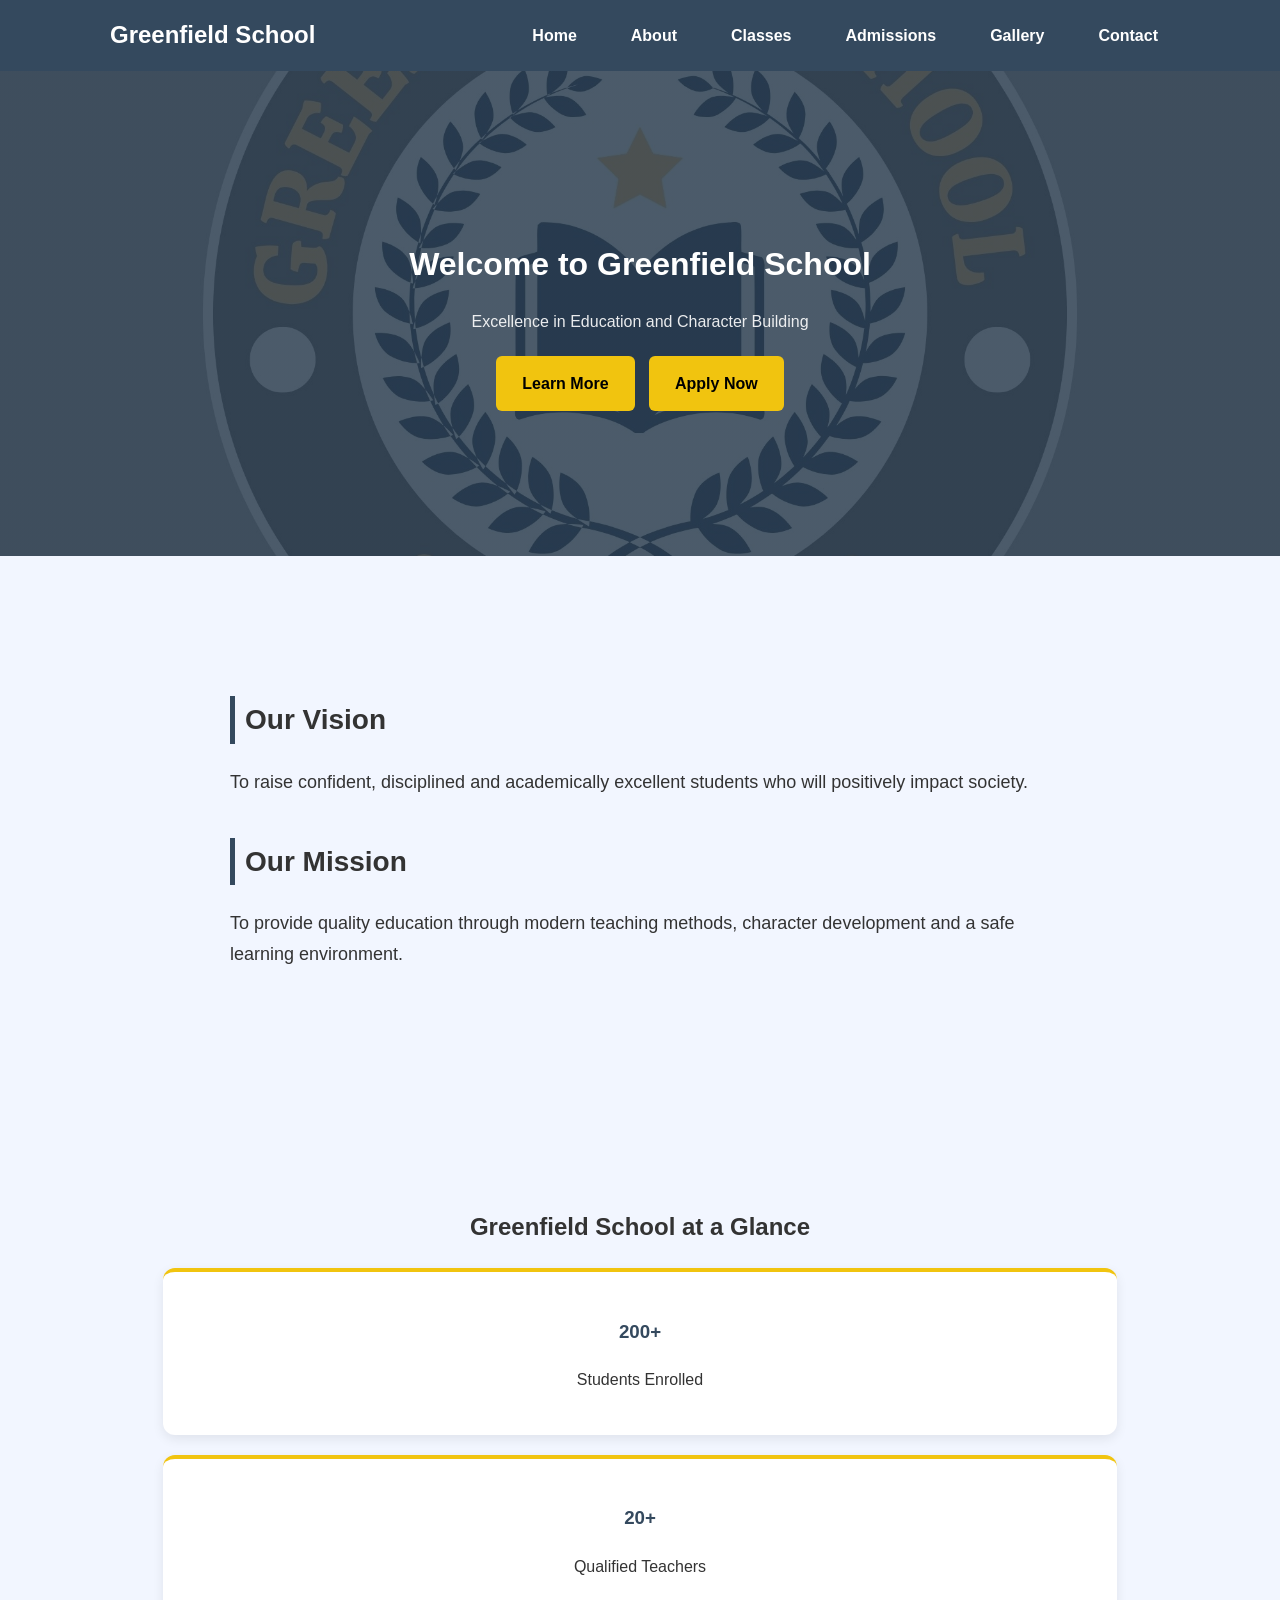
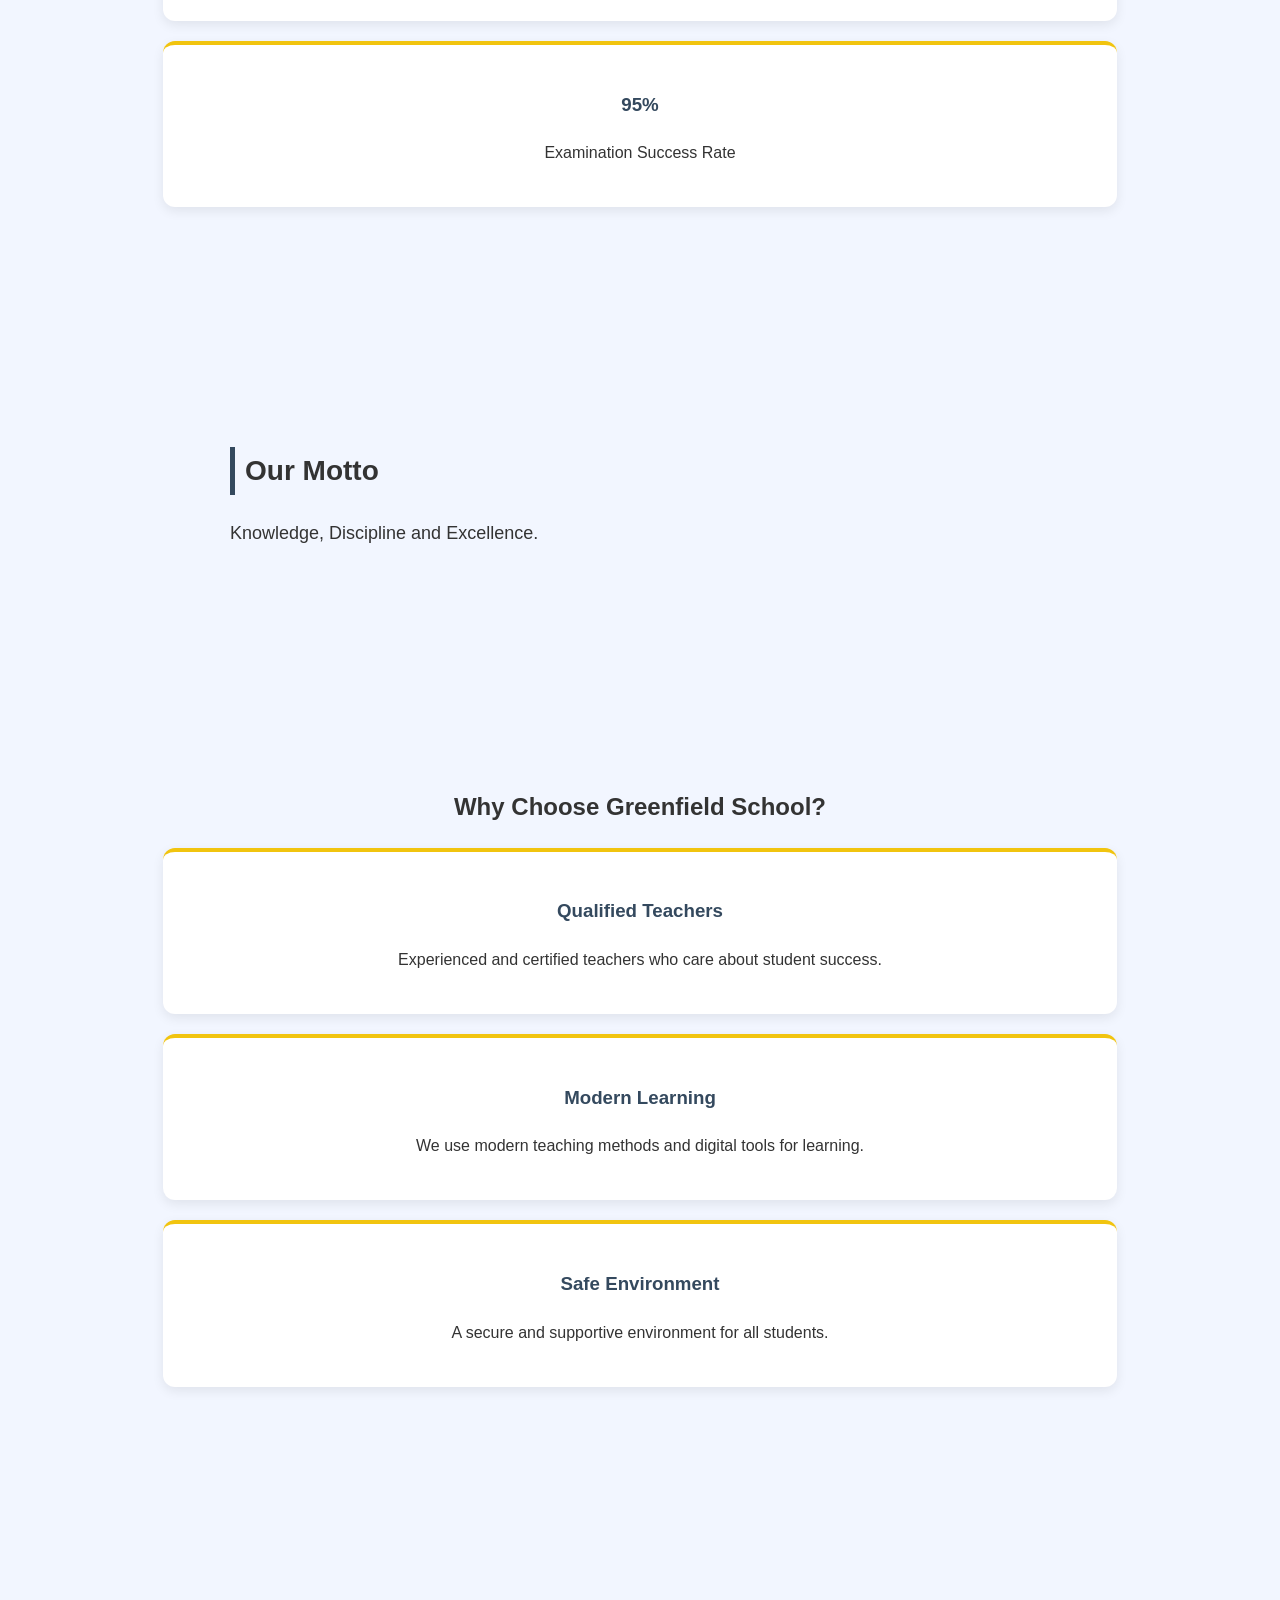
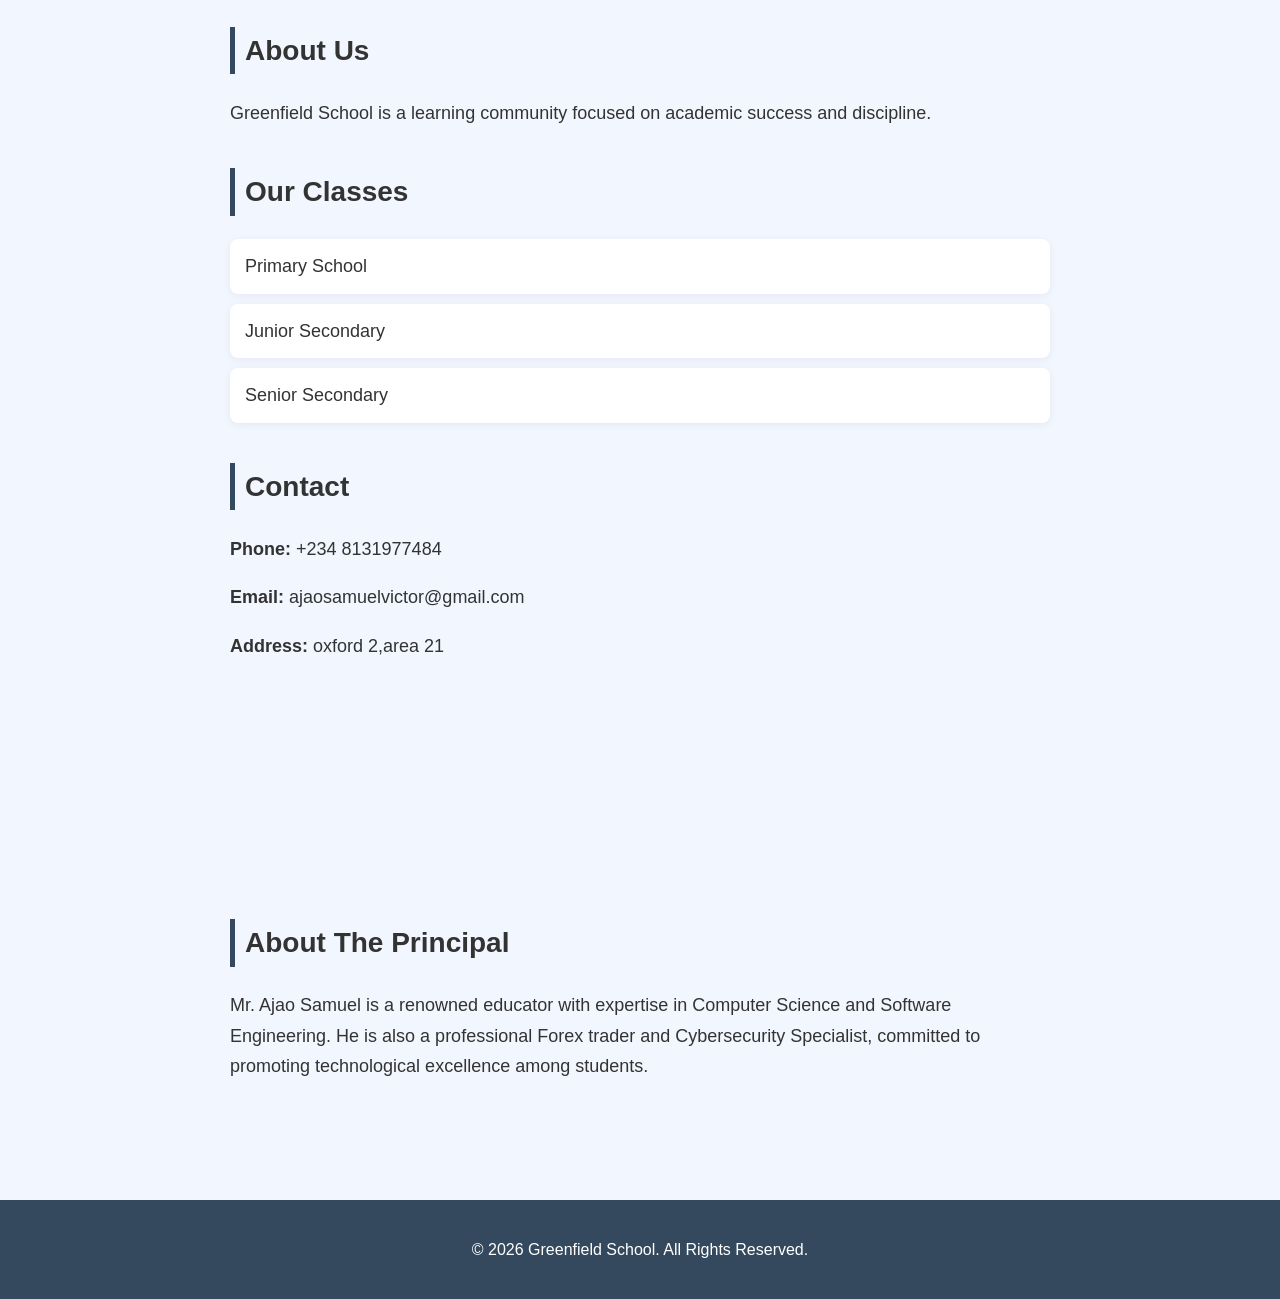
==== commit 90ef36e7: "gallery adding and update" ====
--- a/index.html
+++ b/index.html
@@ -19,6 +19,7 @@
         <li><a href="about.html">About</a></li>
         <li><a href="classes.html">Classes</a></li>
         <li><a href="admissions.html">Admissions</a></li>
+        <li><a href="gallery.html">Gallery</a></li>
         <li><a href="contact.html">Contact</a></li>
       </ul>
   
--- a/style.css
+++ b/style.css
@@ -286,4 +286,29 @@
     text-align: center;
   }
 
+}
+.gallery-grid {
+  display: grid;
+  grid-template-columns: repeat(auto-fit, minmax(250px, 1fr));
+  gap: 20px;
+  margin-top: 30px;
+}
+
+.gallery-item {
+  background: white;
+  border-radius: 10px;
+  overflow: hidden;
+  box-shadow: 0 4px 12px rgba(0,0,0,0.1);
+  text-align: center;
+}
+
+.gallery-item img {
+  width: 100%;
+  height: 220px;
+  object-fit: cover;
+}
+
+.gallery-item h3 {
+  padding: 15px;
+  margin: 0;
 }
